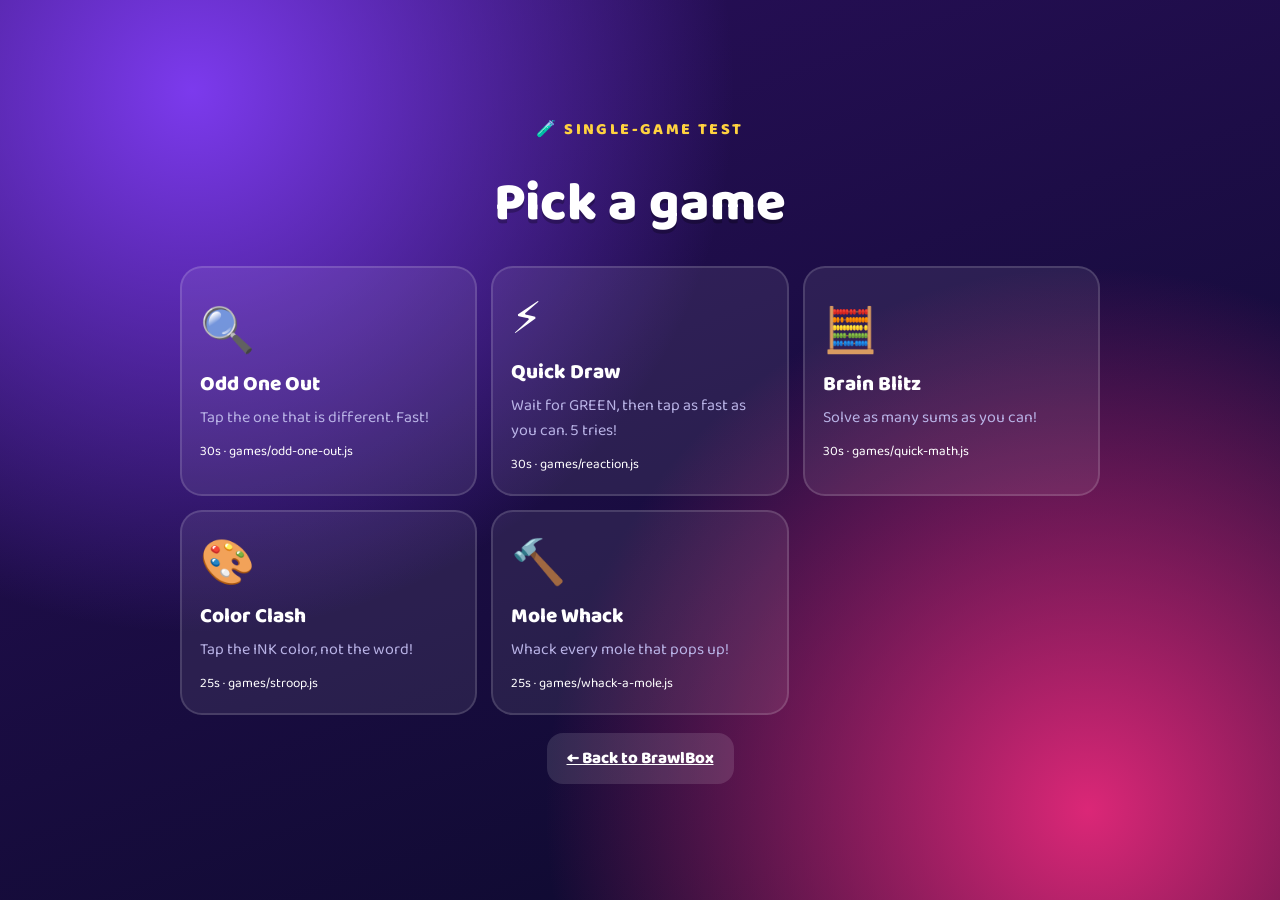
==== debug.html @ 91e060a7 "First commit" ====
<!DOCTYPE html>
<html lang="en">
<head>
  <meta charset="UTF-8">
  <meta name="viewport" content="width=device-width, initial-scale=1.0">
  <title>BrawlBox · Debug</title>
  <link rel="stylesheet" href="css/style.css">
</head>
<body>
  <canvas id="vfx"></canvas>

  <section id="screen-menu" class="screen active">
    <p class="eyebrow">🧪 Single-game test</p>
    <h1>Pick a game</h1>
    <div id="menu-grid" class="menu-grid"></div>
    <a href="index.html" class="btn ghost">← Back to BrawlBox</a>
  </section>

  <section id="screen-play" class="screen">
    <div class="hud">
      <button id="btn-back" class="btn ghost small">← Games</button>
      <div id="hud-name" class="hud-name"></div>
      <div id="hud-time" class="pill"></div>
      <div class="hud-score">Score <b id="hud-score">0</b></div>
    </div>
    <div id="play-stage" class="play-stage"></div>
    <div id="over" class="overlay hidden">
      <h2>Final score: <b id="over-score">0</b></h2>
      <button id="btn-again" class="btn big primary">Play again</button>
      <button id="btn-other" class="btn big">Other games</button>
    </div>
  </section>

  <script src="js/engine.js"></script>
  <script src="js/debug.js"></script>
</body>
</html>
---- css/style.css ----
@import url('https://fonts.googleapis.com/css2?family=Baloo+2:wght@500;700;800&display=swap');

:root {
  --ink: #241b4b;
  --pink: #ff4d8d;
  --yellow: #ffd23f;
  --cyan: #22d3ee;
  --green: #4ade80;
  --violet: #7c3aed;
  --muted: #b9b3e6;
}
* { box-sizing: border-box; }
html, body { margin: 0; min-height: 100%; }
body {
  font-family: 'Baloo 2', system-ui, sans-serif;
  color: #fff;
  min-height: 100vh;
  overflow-x: hidden;
  background:
    radial-gradient(circle at 15% 10%, #7c3aed 0, transparent 40%),
    radial-gradient(circle at 85% 90%, #db2777 0, transparent 40%),
    linear-gradient(160deg, #2a0f5c, #0b0a2a);
}
#vfx { position: fixed; inset: 0; pointer-events: none; z-index: 999; }
.hidden { display: none !important; }

/* Screens */
.screen {
  display: none; flex-direction: column; align-items: center; justify-content: center;
  gap: 18px; min-height: 100vh; padding: 24px; margin: 0 auto; max-width: 980px; text-align: center;
}
.screen.active { display: flex; animation: pop .35s ease; }
@keyframes pop { from { opacity: 0; transform: translateY(14px) scale(.98); } to { opacity: 1; transform: none; } }

h1 { font-size: clamp(2.2rem, 6vw, 3.4rem); margin: 0; font-weight: 800; text-shadow: 0 4px 0 rgba(0,0,0,.25); }
h2 { margin: 0 0 12px; font-size: 1.6rem; }
.eyebrow { text-transform: uppercase; letter-spacing: .15em; font-weight: 800; color: var(--yellow); margin: 0; }
.muted { color: var(--muted); }
.hint { color: var(--muted); min-height: 1.4em; margin: 12px 0 0; }
.error { color: #fca5a5; min-height: 1.4em; margin: 10px 0 0; font-weight: 700; }
.field-label { display: block; text-align: left; font-weight: 700; color: var(--muted); margin-bottom: 6px; }
.divider { display: flex; align-items: center; gap: 12px; margin: 22px 0 14px; color: var(--muted); }
.divider::before, .divider::after { content: ''; flex: 1; height: 2px; background: rgba(255,255,255,.15); }
.row { display: flex; gap: 10px; }
.row .input { flex: 1; }

/* Cards and inputs */
.card {
  width: 100%; max-width: 440px; padding: 24px; border-radius: 26px; text-align: left;
  background: rgba(255,255,255,.08); border: 2px solid rgba(255,255,255,.14); backdrop-filter: blur(6px);
}
.input {
  width: 100%; font: inherit; font-size: 1.2rem; padding: 12px 14px; border-radius: 14px;
  border: 2px solid var(--violet); background: #fff; color: var(--ink); outline: none;
}
.code-input { text-transform: uppercase; letter-spacing: .3em; text-align: center; font-weight: 800; }

/* Buttons */
.btn {
  font: inherit; font-weight: 800; font-size: 1.05rem; color: #fff; background: #4c1d95;
  border: 0; border-radius: 16px; padding: 12px 20px; cursor: pointer;
  box-shadow: 0 5px 0 #2e1065; transition: transform .08s, box-shadow .08s;
}
.btn:active { transform: translateY(4px); box-shadow: 0 1px 0 #2e1065; }
.btn:disabled { opacity: .45; cursor: not-allowed; transform: none; box-shadow: 0 5px 0 #2e1065; }
.btn.primary { background: var(--pink); box-shadow: 0 5px 0 #9d174d; }
.btn.success { background: var(--green); color: #052e16; box-shadow: 0 5px 0 #15803d; }
.btn.ghost { background: rgba(255,255,255,.12); box-shadow: none; }
.btn.ghost:active { box-shadow: none; }
.btn.big { width: 100%; font-size: 1.3rem; padding: 16px; }
.btn.small { padding: 8px 14px; font-size: .95rem; }

/* Topbar, pills, codes */
.topbar { display: flex; align-items: center; justify-content: space-between; gap: 12px; flex-wrap: wrap; width: 100%; max-width: 920px; }
.room-meta { display: flex; flex-direction: column; align-items: flex-start; }
.code { font-size: 2rem; font-weight: 800; letter-spacing: .2em; background: var(--yellow); color: var(--ink); padding: 2px 14px; border-radius: 12px; }
.pill { background: var(--cyan); color: var(--ink); padding: 6px 14px; border-radius: 999px; font-weight: 800; }

/* Lobby */
.lobby-grid { display: grid; grid-template-columns: 1fr 1fr; gap: 16px; width: 100%; max-width: 920px; }
@media (max-width: 760px) { .lobby-grid { grid-template-columns: 1fr; } }
.plist { list-style: none; padding: 0; margin: 0 0 16px; display: flex; flex-direction: column; gap: 8px; }
.plist li { display: flex; justify-content: space-between; align-items: center; padding: 10px 14px; border-radius: 14px; background: rgba(255,255,255,.08); font-weight: 700; }
.tag { font-size: .85rem; padding: 3px 10px; border-radius: 999px; background: rgba(255,255,255,.12); }
.tag.ok { background: var(--green); color: #052e16; }
.tag.host { background: var(--yellow); color: var(--ink); }
.pool { display: flex; flex-direction: column; gap: 8px; max-height: 330px; overflow: auto; padding-right: 4px; margin-bottom: 14px; }
.pool-item { display: flex; align-items: center; gap: 10px; padding: 10px 12px; border-radius: 14px; background: rgba(255,255,255,.07); cursor: pointer; }
.pool-item.on { background: rgba(255,210,63,.18); }
.pool-item input { width: 20px; height: 20px; accent-color: var(--pink); }
.pool-item .pi { font-size: 24px; }
.pool-item .pn { flex: 1; font-weight: 700; }
.pool-item small { color: var(--muted); }
.rounds { display: flex; align-items: center; justify-content: center; gap: 12px; margin-bottom: 14px; font-weight: 700; }
.rounds b { font-size: 1.5rem; min-width: 2ch; }

/* Intro */
.intro-icon { font-size: 110px; animation: bob 1.6s ease-in-out infinite; }
@keyframes bob { 50% { transform: translateY(-8px) rotate(-4deg); } }
.rule { font-size: 1.3rem; max-width: 520px; margin: 0; }
.countdown-wrap { display: flex; flex-direction: column; align-items: center; }
.countdown { font-size: 5rem; font-weight: 800; color: var(--yellow); line-height: 1; }

/* Play screen */
.hud { display: flex; justify-content: space-between; align-items: center; gap: 10px; flex-wrap: wrap; width: 100%; max-width: 820px; }
.hud-name { font-size: 1.3rem; font-weight: 800; }
.hud-score { font-size: 1.2rem; }
.hud-score b { font-size: 1.6rem; color: var(--yellow); }
.play-stage {
  position: relative; width: 100%; max-width: 820px; min-height: 440px; padding: 20px; border-radius: 28px;
  background: rgba(255,255,255,.07); display: flex; flex-direction: column; align-items: center; justify-content: center; gap: 14px;
}
.overlay {
  position: fixed; inset: 0; z-index: 50; display: flex; flex-direction: column; align-items: center; justify-content: center;
  gap: 12px; background: rgba(11,10,42,.88); text-align: center;
}

/* Results / standings / final */
.ranklist { list-style: none; padding: 0; margin: 0; width: 100%; max-width: 560px; }
.rank { display: flex; align-items: center; gap: 12px; padding: 12px 16px; margin: 6px 0; border-radius: 16px; background: rgba(255,255,255,.1); }
.rank.r1 { background: linear-gradient(90deg, rgba(255,210,63,.45), rgba(255,210,63,.1)); }
.rank.r2 { background: linear-gradient(90deg, rgba(203,213,225,.35), transparent); }
.rank.r3 { background: linear-gradient(90deg, rgba(251,146,60,.3), transparent); }
.pos { font-weight: 800; font-size: 1.4rem; width: 34px; }
.rname { flex: 1; text-align: left; font-weight: 700; }
.rscore { font-weight: 800; color: var(--cyan); }
.rstars { min-width: 70px; text-align: right; font-size: 1.1rem; }
.champ { font-size: clamp(2.2rem, 7vw, 3.6rem); font-weight: 800; color: var(--yellow); }

/* Debug menu */
.menu-grid { display: grid; grid-template-columns: repeat(auto-fill, minmax(220px, 1fr)); gap: 14px; width: 100%; max-width: 920px; }
.menu-card {
  font: inherit; color: #fff; text-align: left; padding: 18px; border-radius: 22px; border: 2px solid rgba(255,255,255,.14);
  background: rgba(255,255,255,.08); cursor: pointer;
}
.menu-card:hover { background: rgba(255,255,255,.16); }
.mc-icon { font-size: 44px; }
.mc-name { font-size: 1.3rem; font-weight: 800; }
.mc-rule { color: var(--muted); margin: 4px 0 8px; }

/* Shared game classes (used by games/*.js) */
.g-rule { font-size: 1.3rem; font-weight: 700; margin: 0; text-align: center; }
.g-sub { opacity: .7; margin: 0; }
.g-grid { display: grid; grid-template-columns: repeat(3, 1fr); gap: 12px; width: min(88vw, 340px); }
.g-tile {
  aspect-ratio: 1; font-size: clamp(34px, 8vw, 48px); border: 0; border-radius: 18px; background: #fff;
  cursor: pointer; box-shadow: 0 5px 0 #c4b5fd;
}
.g-tile.shake, .g-choice.shake { animation: shake .3s; }
@keyframes shake { 25% { transform: translateX(-6px); } 75% { transform: translateX(6px); } }
.g-choices { display: grid; grid-template-columns: repeat(2, 1fr); gap: 12px; width: min(90vw, 420px); }
.g-choice {
  font: inherit; font-size: 1.5rem; font-weight: 800; padding: 16px; border: 0; border-radius: 18px;
  background: #fff; color: var(--ink); cursor: pointer; box-shadow: 0 5px 0 #c4b5fd;
}
.g-question { font-size: 3.2rem; font-weight: 800; }
.g-word { font-size: 4rem; font-weight: 900; }
.g-reaction {
  width: min(88vw, 380px); height: 220px; border: 0; border-radius: 28px; font: inherit; font-size: 2rem;
  font-weight: 800; color: #fff; cursor: pointer; background: #ef4444; box-shadow: 0 8px 0 #7f1d1d;
}
.g-reaction.go { background: var(--green); color: #052e16; box-shadow: 0 8px 0 #15803d; }
.g-reaction.done { background: #60a5fa; box-shadow: 0 8px 0 #1e40af; }
.g-reaction.early { background: #f59e0b; box-shadow: 0 8px 0 #92400e; }
.g-hole {
  width: 88px; height: 88px; border-radius: 50%; background: #2e1065; box-shadow: inset 0 6px 0 #1e0a47;
  display: grid; place-items: center;
}
.g-mole { font-size: 52px; background: none; border: 0; cursor: pointer; animation: up .25s ease-out; }
@keyframes up { from { transform: translateY(30px) scale(.6); opacity: 0; } }
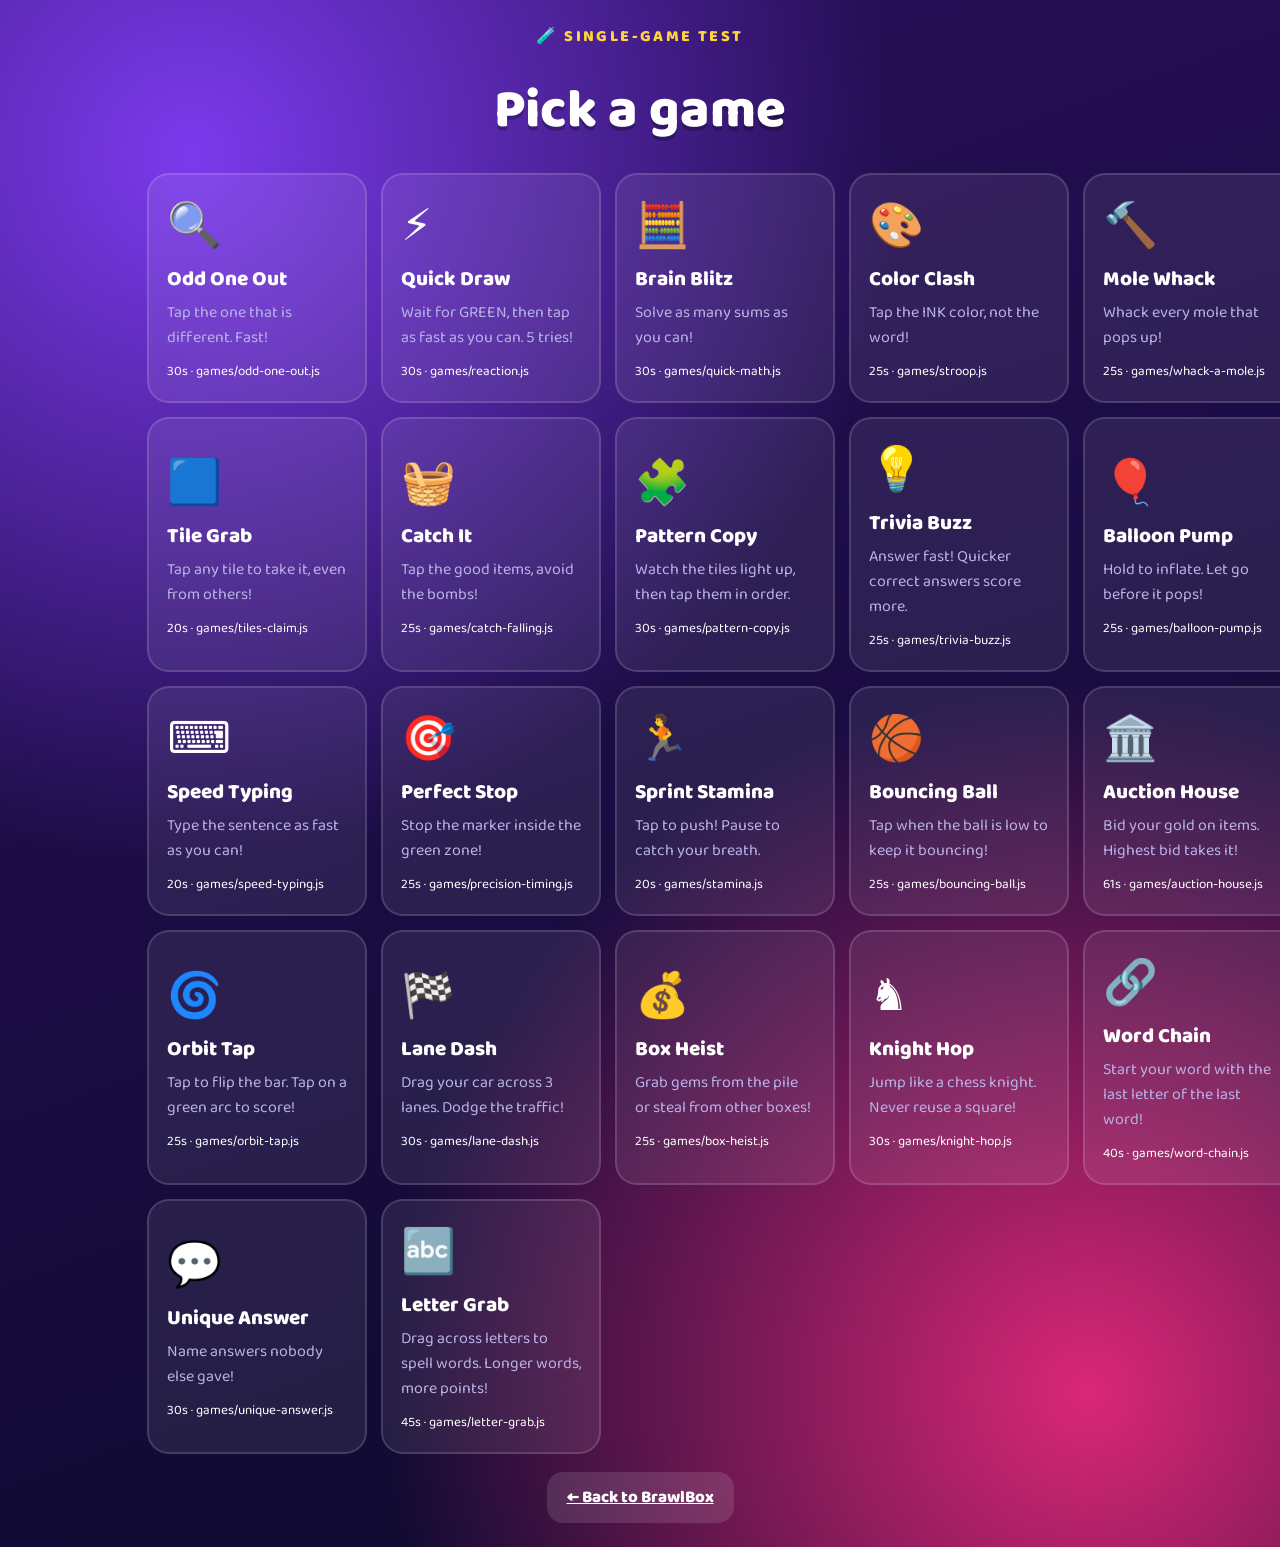
==== commit e9f8dac3: "adding new games" ====
--- a/debug.html
+++ b/debug.html
@@ -31,6 +31,7 @@
     </div>
   </section>
 
+  <script src="js/words.js"></script>
   <script src="js/engine.js"></script>
   <script src="js/debug.js"></script>
 </body>
--- a/css/style.css
+++ b/css/style.css
@@ -27,7 +27,7 @@
 /* Screens */
 .screen {
   display: none; flex-direction: column; align-items: center; justify-content: center;
-  gap: 18px; min-height: 100vh; padding: 24px; margin: 0 auto; max-width: 980px; text-align: center;
+  gap: 18px; min-height: 100vh; padding: 24px;  text-align: center;
 }
 .screen.active { display: flex; animation: pop .35s ease; }
 @keyframes pop { from { opacity: 0; transform: translateY(14px) scale(.98); } to { opacity: 1; transform: none; } }
@@ -128,7 +128,7 @@
 .champ { font-size: clamp(2.2rem, 7vw, 3.6rem); font-weight: 800; color: var(--yellow); }
 
 /* Debug menu */
-.menu-grid { display: grid; grid-template-columns: repeat(auto-fill, minmax(220px, 1fr)); gap: 14px; width: 100%; max-width: 920px; }
+.menu-grid { display: grid; grid-template-columns: repeat(5, minmax(220px, 1fr)); gap: 14px; width: 100%; max-width: 80%; }
 .menu-card {
   font: inherit; color: #fff; text-align: left; padding: 18px; border-radius: 22px; border: 2px solid rgba(255,255,255,.14);
   background: rgba(255,255,255,.08); cursor: pointer;
@@ -168,3 +168,37 @@
 }
 .g-mole { font-size: 52px; background: none; border: 0; cursor: pointer; animation: up .25s ease-out; }
 @keyframes up { from { transform: translateY(30px) scale(.6); opacity: 0; } }
+
+/* Play layout with live scoreboard */
+#screen-play { max-width: 1100px; }
+.play-layout { display: flex; gap: 16px; width: 100%; align-items: flex-start; justify-content: center; }
+.play-main { flex: 1; min-width: 0; max-width: 820px; display: flex; flex-direction: column; align-items: center; gap: 14px; }
+.live-board {
+  width: 240px; flex: none; padding: 16px; border-radius: 22px;
+  background: rgba(255,255,255,.08); border: 2px solid rgba(255,255,255,.14);
+}
+.live-board h3 { margin: 0 0 10px; font-size: 1.1rem; }
+.live-list { position: relative; width: 100%; }
+.live-row {
+  position: absolute; left: 0; right: 0; height: 44px;
+  display: flex; align-items: center; gap: 8px; padding: 0 12px; border-radius: 14px;
+  background: rgba(255,255,255,.1); font-weight: 700;
+  transition: transform .5s cubic-bezier(.3, 1.3, .5, 1);
+}
+.live-row.lead { background: linear-gradient(90deg, rgba(255,210,63,.45), rgba(255,210,63,.1)); }
+.lr-dot { width: 14px; height: 14px; border-radius: 50%; flex: none; }
+.lr-name { flex: 1; min-width: 0; overflow: hidden; text-overflow: ellipsis; white-space: nowrap; text-align: left; }
+.lr-score { color: var(--yellow); font-size: 1.2rem; display: inline-block; }
+.lr-score.bump { animation: bump .4s ease; }
+@keyframes bump { 0% { transform: scale(1); } 40% { transform: scale(1.35); } 100% { transform: scale(1); } }
+@media (max-width: 760px) {
+  .play-layout { flex-direction: column; align-items: center; }
+  .play-main { max-width: 100%; }
+  .live-board { width: 100%; max-width: 820px; }
+}
+
+/* Leave button (all screens) and repeat checkbox */
+.leave-fab { position: fixed; left: 12px; bottom: 12px; z-index: 60; }
+.check { display: flex; align-items: center; gap: 10px; font-weight: 700; cursor: pointer; margin: 4px 0 6px; }
+.check input { width: 20px; height: 20px; accent-color: var(--pink); }
+.hint.small { font-size: .9rem; text-align: left; margin: 0 0 14px; }
